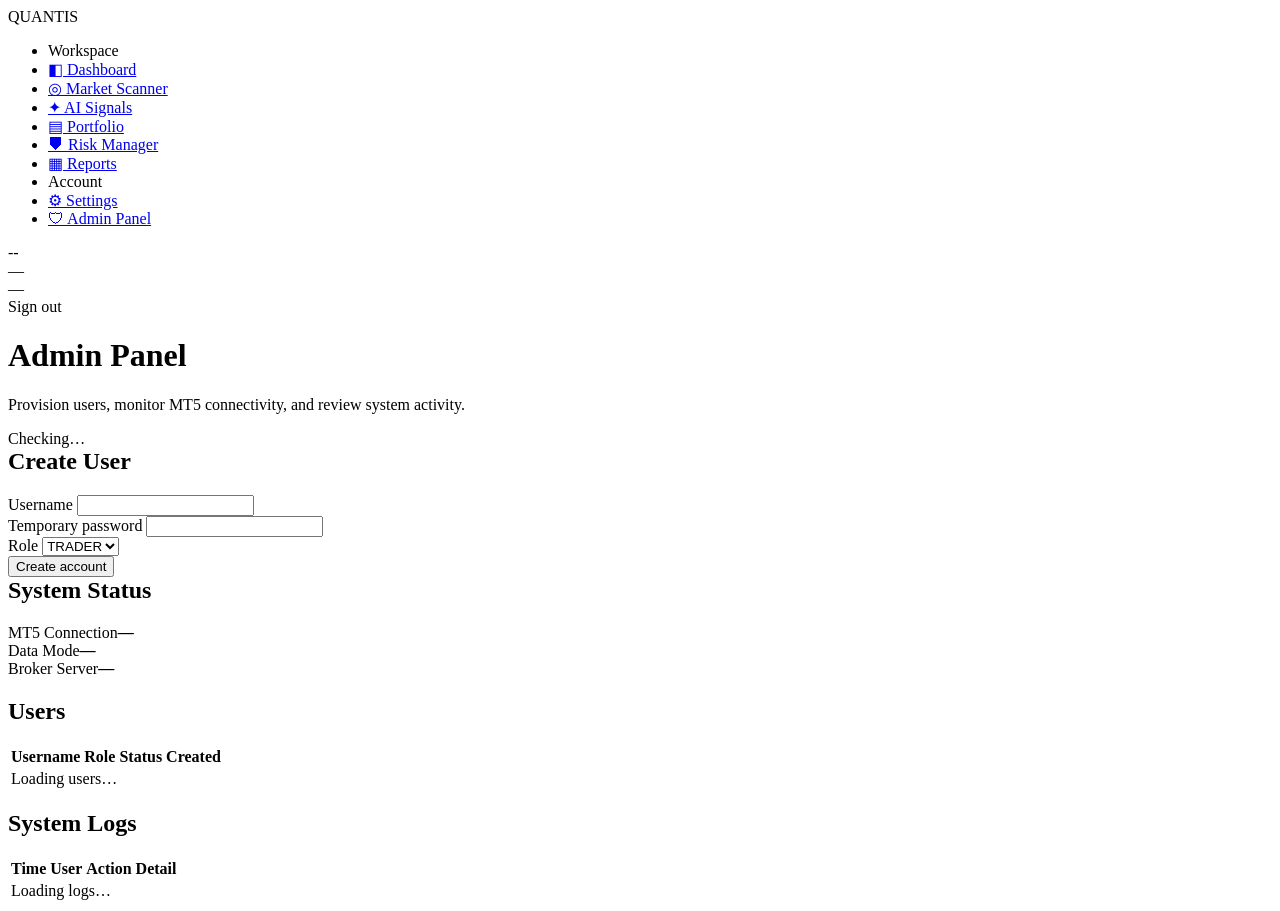
==== admin.html @ 5a0a0c22 "Add files via upload" ====
<!DOCTYPE html>
<html lang="en">
<head>
<meta charset="UTF-8">
<meta name="viewport" content="width=device-width, initial-scale=1.0">
<title>Admin Panel · AI Trading Command Center</title>
<link rel="stylesheet" href="/css/style.css">
</head>
<body>

<div class="app-shell">

  <aside class="sidebar">
    <div class="brand-mark">
      <span class="brand-dot"></span>
      <span class="brand-name">QUANTIS</span>
    </div>

    <ul class="nav-group">
      <li class="nav-label">Workspace</li>
      <li><a class="nav-link" data-page="dashboard" href="/dashboard.html"><span class="ic">◧</span> Dashboard</a></li>
      <li><a class="nav-link" data-page="scanner" href="/dashboard.html#scanner"><span class="ic">◎</span> Market Scanner</a></li>
      <li><a class="nav-link" data-page="signals" href="/dashboard.html#signals"><span class="ic">✦</span> AI Signals</a></li>
      <li><a class="nav-link" data-page="portfolio" href="/dashboard.html#portfolio"><span class="ic">▤</span> Portfolio</a></li>
      <li><a class="nav-link" data-page="risk" href="/dashboard.html#risk"><span class="ic">⛊</span> Risk Manager</a></li>
      <li><a class="nav-link" data-page="reports" href="/dashboard.html#reports"><span class="ic">▦</span> Reports</a></li>

      <li class="nav-label">Account</li>
      <li><a class="nav-link" data-page="profile" href="/profile.html"><span class="ic">⚙</span> Settings</a></li>
      <li data-role="ADMIN"><a class="nav-link" data-page="admin" href="/admin.html"><span class="ic">🛡</span> Admin Panel</a></li>
    </ul>

    <div class="sidebar-footer">
      <div class="side-user">
        <div class="avatar" id="side-avatar">--</div>
        <div class="side-user-meta">
          <div class="side-user-name" id="side-username">—</div>
          <div class="side-user-role" id="side-role">—</div>
        </div>
      </div>
      <div class="logout-link" id="logout-link">Sign out</div>
    </div>
  </aside>

  <main class="main">
    <div class="topbar">
      <div>
        <h1>Admin Panel</h1>
        <p class="muted">Provision users, monitor MT5 connectivity, and review system activity.</p>
      </div>
      <div class="status-pill" id="mt5-pill">
        <span class="status-dot off" id="mt5-dot"></span>
        <span id="mt5-text">Checking…</span>
      </div>
    </div>

    <div class="grid-2">
      <section class="card">
        <h2 style="margin-top:0">Create User</h2>
        <form id="create-user-form">
          <div class="form-row">
            <label for="new-username">Username</label>
            <input type="text" id="new-username" required>
          </div>
          <div class="form-row">
            <label for="new-password">Temporary password</label>
            <input type="password" id="new-password" required minlength="6">
          </div>
          <div class="form-row">
            <label for="new-role">Role</label>
            <select id="new-role">
              <option value="TRADER">TRADER</option>
              <option value="VIEWER">VIEWER</option>
              <option value="ADMIN">ADMIN</option>
            </select>
          </div>
          <button type="submit" class="btn btn-primary" id="create-user-btn">Create account</button>
        </form>
      </section>

      <section class="card">
        <h2 style="margin-top:0">System Status</h2>
        <div class="opp-row"><span class="muted">MT5 Connection</span><strong id="mt5-conn-status">—</strong></div>
        <div class="opp-row"><span class="muted">Data Mode</span><strong id="mt5-mode">—</strong></div>
        <div class="opp-row"><span class="muted">Broker Server</span><strong id="mt5-server">—</strong></div>
      </section>
    </div>

    <div class="section-title"><h2>Users</h2></div>
    <section class="card">
      <table>
        <thead><tr><th>Username</th><th>Role</th><th>Status</th><th>Created</th><th></th></tr></thead>
        <tbody id="users-body"><tr><td colspan="5" class="empty-state">Loading users…</td></tr></tbody>
      </table>
    </section>

    <div class="section-title"><h2>System Logs</h2></div>
    <section class="card">
      <table>
        <thead><tr><th>Time</th><th>User</th><th>Action</th><th>Detail</th></tr></thead>
        <tbody id="logs-body"><tr><td colspan="4" class="empty-state">Loading logs…</td></tr></tbody>
      </table>
    </section>
  </main>
</div>

<script src="/js/api.js"></script>
<script src="/js/shared.js"></script>
<script>
document.addEventListener("DOMContentLoaded", async () => {
  const user = await initShell("admin");
  if (!user) return;

  if (user.role !== "ADMIN") {
    document.querySelector(".main").innerHTML = `
      <div class="card" style="max-width:480px">
        <h2>Access restricted</h2>
        <p class="muted">This page is available to ADMIN accounts only.</p>
      </div>`;
    return;
  }

  await Promise.all([loadStatus(), loadUsers(), loadLogs()]);

  document.getElementById("create-user-form").addEventListener("submit", async (e) => {
    e.preventDefault();
    const btn = document.getElementById("create-user-btn");
    btn.disabled = true;
    btn.textContent = "Creating…";
    try {
      await api.createUser({
        username: document.getElementById("new-username").value.trim(),
        password: document.getElementById("new-password").value,
        role: document.getElementById("new-role").value,
      });
      showToast("User created", "success");
      document.getElementById("create-user-form").reset();
      await loadUsers();
    } catch (err) {
      showToast(err.message, "error");
    } finally {
      btn.disabled = false;
      btn.textContent = "Create account";
    }
  });
});

async function loadStatus() {
  try {
    const status = await api.mt5Status();
    const dot = document.getElementById("mt5-dot");
    const text = document.getElementById("mt5-text");
    dot.classList.toggle("on", status.connected);
    dot.classList.toggle("off", !status.connected);
    text.textContent = status.connected ? "MT5 Connected" : "MT5 Disconnected";

    document.getElementById("mt5-conn-status").textContent = status.connected ? "Connected" : "Disconnected";
    document.getElementById("mt5-mode").textContent = status.mock_mode ? "Mock / Simulation" : "Live";
    document.getElementById("mt5-server").textContent = status.server;
  } catch (err) {
    showToast(err.message, "error");
  }
}

async function loadUsers() {
  const body = document.getElementById("users-body");
  try {
    const users = await api.listUsers();
    if (!users.length) {
      body.innerHTML = `<tr><td colspan="5" class="empty-state">No users yet.</td></tr>`;
      return;
    }
    body.innerHTML = users.map((u) => `
      <tr>
        <td><strong>${u.username}</strong></td>
        <td><span class="tag ${u.role}">${u.role}</span></td>
        <td>${u.is_active ? "🟢 Active" : "⚪ Disabled"}</td>
        <td class="muted">${u.created_at}</td>
        <td style="display:flex;gap:8px">
          ${u.is_active
            ? `<button class="btn btn-ghost" data-disable="${u.id}">Disable</button>`
            : `<button class="btn btn-ghost" data-enable="${u.id}">Enable</button>`}
          <button class="btn btn-danger" data-delete="${u.id}">Delete</button>
        </td>
      </tr>
    `).join("");

    body.querySelectorAll("[data-disable]").forEach((b) => b.addEventListener("click", () => toggleUser(b.dataset.disable, "disable")));
    body.querySelectorAll("[data-enable]").forEach((b) => b.addEventListener("click", () => toggleUser(b.dataset.enable, "enable")));
    body.querySelectorAll("[data-delete]").forEach((b) => b.addEventListener("click", () => deleteUser(b.dataset.delete)));
  } catch (err) {
    body.innerHTML = `<tr><td colspan="5" class="empty-state">Failed to load users.</td></tr>`;
  }
}

async function toggleUser(id, action) {
  try {
    if (action === "disable") await api.disableUser(id); else await api.enableUser(id);
    showToast(`User ${action}d`, "success");
    await loadUsers();
  } catch (err) {
    showToast(err.message, "error");
  }
}

async function deleteUser(id) {
  if (!confirm("Permanently delete this user? This cannot be undone.")) return;
  try {
    await api.deleteUser(id);
    showToast("User deleted", "success");
    await loadUsers();
  } catch (err) {
    showToast(err.message, "error");
  }
}

async function loadLogs() {
  const body = document.getElementById("logs-body");
  try {
    const logs = await api.logs(50);
    if (!logs.length) {
      body.innerHTML = `<tr><td colspan="4" class="empty-state">No activity yet.</td></tr>`;
      return;
    }
    body.innerHTML = logs.map((l) => `
      <tr>
        <td class="muted">${l.timestamp}</td>
        <td>${l.username || "system"}</td>
        <td><strong>${l.action}</strong></td>
        <td class="muted">${l.detail || ""}</td>
      </tr>
    `).join("");
  } catch (err) {
    body.innerHTML = `<tr><td colspan="4" class="empty-state">Failed to load logs.</td></tr>`;
  }
}
</script>
</body>
</html>
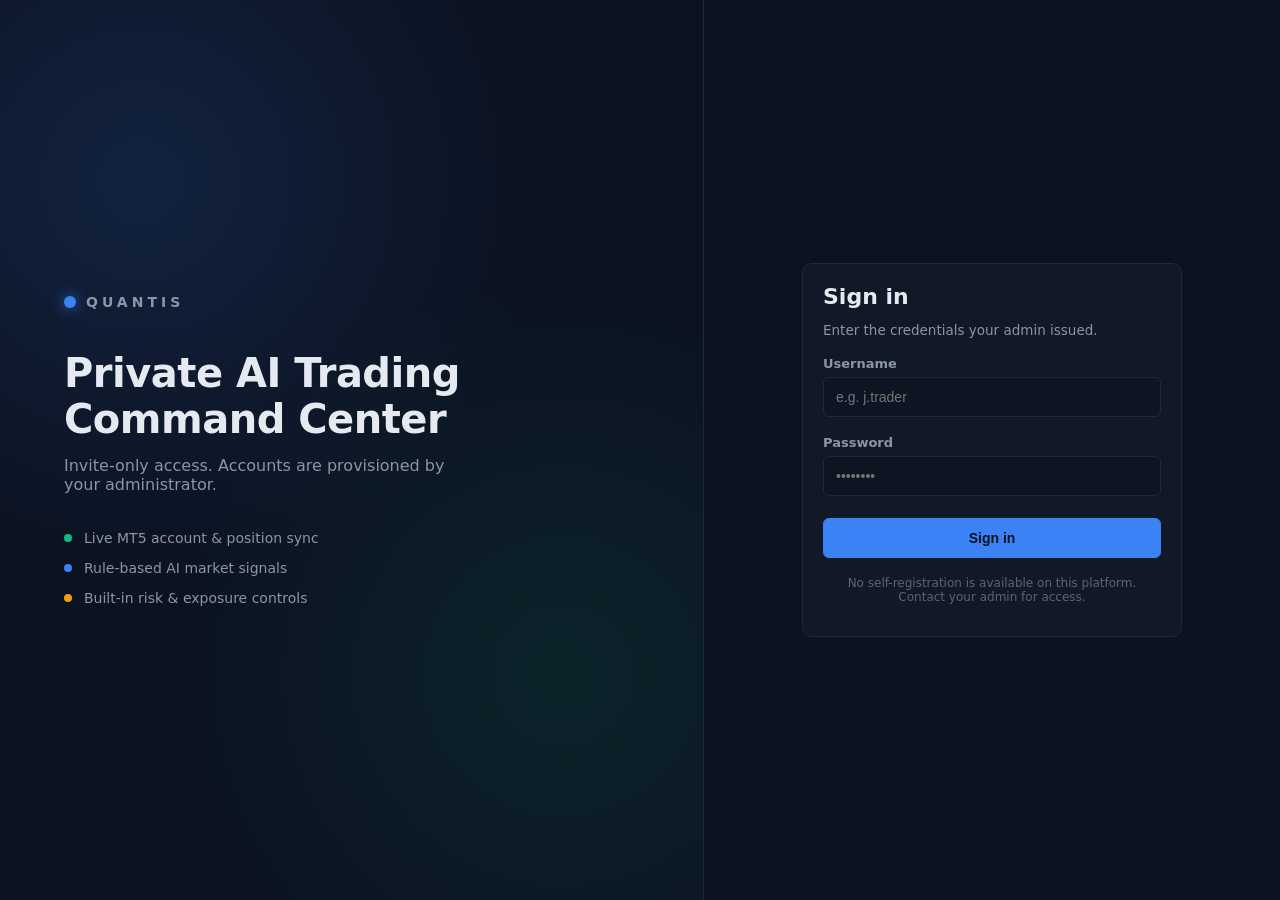
==== commit 36e59617: "Fix paths for CSS and JS files in admin.html Updated stylesheet and script links to remove leading s" ====
--- a/admin.html
+++ b/admin.html
@@ -4,7 +4,7 @@
 <meta charset="UTF-8">
 <meta name="viewport" content="width=device-width, initial-scale=1.0">
 <title>Admin Panel · AI Trading Command Center</title>
-<link rel="stylesheet" href="/css/style.css">
+<link rel="stylesheet" href="style.css">
 </head>
 <body>
 
@@ -104,8 +104,8 @@
   </main>
 </div>
 
-<script src="/js/api.js"></script>
-<script src="/js/shared.js"></script>
+<script src="api.js"></script>
+<script src="shared.js"></script>
 <script>
 document.addEventListener("DOMContentLoaded", async () => {
   const user = await initShell("admin");
--- a/style.css
+++ b/style.css
@@ -0,0 +1,307 @@
+/* ==========================================================================
+   Private AI MT5 Trading Intelligence Dashboard — core stylesheet
+   Theme tokens per spec: bg #0B1220, card #111827, blue #3B82F6,
+   green #10B981, orange #F59E0B, red #EF4444
+   ========================================================================== */
+
+:root {
+  --bg: #0B1220;
+  --card: #111827;
+  --card-border: #1F2937;
+  --blue: #3B82F6;
+  --green: #10B981;
+  --orange: #F59E0B;
+  --red: #EF4444;
+
+  --text-primary: #E5E9F0;
+  --text-secondary: #8B95A7;
+  --text-muted: #5B6478;
+
+  --sidebar-w: 240px;
+  --radius: 10px;
+  --radius-sm: 6px;
+
+  --font-display: 'Segoe UI', 'Inter', system-ui, sans-serif;
+  --font-mono: 'SFMono-Regular', 'Consolas', 'Menlo', monospace;
+}
+
+* { box-sizing: border-box; }
+
+html, body {
+  margin: 0;
+  padding: 0;
+  background: var(--bg);
+  color: var(--text-primary);
+  font-family: var(--font-display);
+  -webkit-font-smoothing: antialiased;
+}
+
+a { color: inherit; text-decoration: none; }
+
+::selection { background: rgba(59, 130, 246, 0.35); }
+
+/* ---------- Buttons ---------- */
+.btn {
+  display: inline-flex;
+  align-items: center;
+  justify-content: center;
+  gap: 8px;
+  border: 1px solid var(--card-border);
+  background: #161F31;
+  color: var(--text-primary);
+  padding: 11px 18px;
+  border-radius: var(--radius-sm);
+  font-size: 14px;
+  font-weight: 600;
+  cursor: pointer;
+  transition: transform .08s ease, border-color .15s ease, background .15s ease;
+}
+.btn:hover { border-color: #2A3648; background: #1B2536; }
+.btn:active { transform: scale(0.98); }
+.btn:disabled { opacity: 0.5; cursor: not-allowed; }
+.btn-block { width: 100%; }
+
+.btn-primary { background: var(--blue); border-color: var(--blue); color: #0B1220; }
+.btn-primary:hover { background: #2f6fe0; border-color: #2f6fe0; }
+
+.btn-success { background: var(--green); border-color: var(--green); color: #06231A; }
+.btn-success:hover { background: #0ea371; }
+
+.btn-danger { background: transparent; border-color: var(--red); color: var(--red); }
+.btn-danger:hover { background: rgba(239, 68, 68, 0.1); }
+
+.btn-warning { background: transparent; border-color: var(--orange); color: var(--orange); }
+.btn-warning:hover { background: rgba(245, 158, 11, 0.1); }
+
+.btn-ghost { background: transparent; border-color: var(--card-border); }
+
+/* ---------- Cards ---------- */
+.card {
+  background: var(--card);
+  border: 1px solid var(--card-border);
+  border-radius: var(--radius);
+  padding: 20px;
+}
+
+.muted { color: var(--text-secondary); font-size: 13.5px; }
+
+/* ==========================================================================
+   AUTH PAGE
+   ========================================================================== */
+.auth-body {
+  min-height: 100vh;
+  display: flex;
+}
+
+.auth-shell {
+  display: grid;
+  grid-template-columns: 1.1fr 0.9fr;
+  width: 100%;
+  min-height: 100vh;
+}
+
+.auth-brand {
+  padding: 64px;
+  display: flex;
+  flex-direction: column;
+  justify-content: center;
+  background:
+    radial-gradient(circle at 20% 20%, rgba(59,130,246,0.14), transparent 45%),
+    radial-gradient(circle at 80% 75%, rgba(16,185,129,0.10), transparent 45%),
+    var(--bg);
+  border-right: 1px solid var(--card-border);
+}
+
+.brand-mark { display: flex; align-items: center; gap: 10px; margin-bottom: 40px; }
+.brand-dot {
+  width: 12px; height: 12px; border-radius: 50%;
+  background: var(--blue);
+  box-shadow: 0 0 14px rgba(59,130,246,0.8);
+}
+.brand-name { letter-spacing: 4px; font-weight: 700; font-size: 14px; color: var(--text-secondary); }
+
+.auth-brand h1 { font-size: 40px; line-height: 1.15; margin: 0 0 14px; letter-spacing: -0.5px; }
+.brand-sub { color: var(--text-secondary); max-width: 420px; margin: 0 0 36px; }
+
+.brand-points { list-style: none; padding: 0; margin: 0; display: flex; flex-direction: column; gap: 14px; }
+.brand-points li { display: flex; align-items: center; gap: 12px; color: var(--text-secondary); font-size: 14px; }
+.pt { width: 8px; height: 8px; border-radius: 50%; flex-shrink: 0; }
+.pt.green { background: var(--green); }
+.pt.blue { background: var(--blue); }
+.pt.orange { background: var(--orange); }
+
+.auth-panel { display: flex; align-items: center; justify-content: center; padding: 40px; }
+.auth-card { width: 100%; max-width: 380px; }
+.auth-card h2 { margin: 0 0 6px; font-size: 22px; }
+.auth-card label { display: block; margin: 18px 0 6px; font-size: 13px; color: var(--text-secondary); font-weight: 600; }
+.auth-card input {
+  width: 100%; padding: 11px 12px; border-radius: var(--radius-sm);
+  border: 1px solid var(--card-border); background: #0D1523; color: var(--text-primary); font-size: 14px;
+}
+.auth-card input:focus { outline: none; border-color: var(--blue); }
+.auth-card .btn { margin-top: 22px; }
+.form-error {
+  margin-top: 14px; padding: 10px 12px; border-radius: var(--radius-sm);
+  background: rgba(239,68,68,0.1); border: 1px solid rgba(239,68,68,0.3); color: var(--red); font-size: 13px;
+}
+.fine-print { margin-top: 18px; font-size: 12px; color: var(--text-muted); text-align: center; }
+
+@media (max-width: 860px) {
+  .auth-shell { grid-template-columns: 1fr; }
+  .auth-brand { display: none; }
+}
+
+/* ==========================================================================
+   APP SHELL (dashboard / profile / admin)
+   ========================================================================== */
+.app-shell {
+  display: grid;
+  grid-template-columns: var(--sidebar-w) 1fr;
+  min-height: 100vh;
+}
+
+/* ---------- Sidebar ---------- */
+.sidebar {
+  background: #0D1523;
+  border-right: 1px solid var(--card-border);
+  padding: 22px 14px;
+  display: flex;
+  flex-direction: column;
+  position: sticky;
+  top: 0;
+  height: 100vh;
+}
+
+.sidebar .brand-mark { padding: 0 8px; margin-bottom: 30px; }
+
+.nav-group { list-style: none; margin: 0; padding: 0; display: flex; flex-direction: column; gap: 2px; }
+.nav-group .nav-label {
+  font-size: 11px; letter-spacing: 1px; text-transform: uppercase;
+  color: var(--text-muted); padding: 16px 12px 8px;
+}
+
+.nav-link {
+  display: flex; align-items: center; gap: 12px;
+  padding: 10px 12px; border-radius: var(--radius-sm);
+  color: var(--text-secondary); font-size: 14px; font-weight: 500;
+  cursor: pointer; border: 1px solid transparent;
+}
+.nav-link .ic { width: 18px; text-align: center; font-size: 15px; opacity: .85; }
+.nav-link:hover { background: #161F31; color: var(--text-primary); }
+.nav-link.active { background: rgba(59,130,246,0.12); border-color: rgba(59,130,246,0.35); color: var(--text-primary); }
+
+.sidebar-footer { margin-top: auto; padding-top: 16px; border-top: 1px solid var(--card-border); }
+.side-user { display: flex; align-items: center; gap: 10px; padding: 8px 10px; }
+.avatar {
+  width: 32px; height: 32px; border-radius: 50%; background: var(--blue);
+  display: flex; align-items: center; justify-content: center; font-weight: 700; font-size: 13px; color: #06101F;
+  flex-shrink: 0;
+}
+.side-user-meta { line-height: 1.25; overflow: hidden; }
+.side-user-name { font-size: 13.5px; font-weight: 600; white-space: nowrap; overflow: hidden; text-overflow: ellipsis; }
+.side-user-role { font-size: 11.5px; color: var(--text-muted); }
+.logout-link { display: block; margin-top: 10px; font-size: 12.5px; color: var(--text-muted); padding: 4px 10px; cursor: pointer; }
+.logout-link:hover { color: var(--red); }
+
+/* ---------- Main content ---------- */
+.main {
+  padding: 26px 32px 60px;
+  max-width: 1400px;
+}
+
+.topbar { display: flex; align-items: center; justify-content: space-between; margin-bottom: 24px; }
+.topbar h1 { margin: 0; font-size: 22px; }
+.topbar .muted { margin-top: 2px; }
+
+.status-pill {
+  display: inline-flex; align-items: center; gap: 7px;
+  padding: 6px 12px; border-radius: 999px; font-size: 12.5px; font-weight: 600;
+  border: 1px solid var(--card-border); background: #0D1523;
+}
+.status-dot { width: 7px; height: 7px; border-radius: 50%; }
+.status-dot.on { background: var(--green); box-shadow: 0 0 8px rgba(16,185,129,.8); }
+.status-dot.off { background: var(--red); }
+
+/* ---------- Stat cards ---------- */
+.stat-grid {
+  display: grid;
+  grid-template-columns: repeat(4, 1fr);
+  gap: 16px;
+  margin-bottom: 24px;
+}
+.stat-card { display: flex; flex-direction: column; gap: 6px; }
+.stat-label { font-size: 12.5px; color: var(--text-secondary); font-weight: 600; text-transform: uppercase; letter-spacing: .4px; }
+.stat-value { font-size: 26px; font-weight: 700; font-family: var(--font-mono); }
+.stat-sub { font-size: 12.5px; }
+.up { color: var(--green); }
+.down { color: var(--red); }
+
+/* ---------- Sections ---------- */
+.section-title { display: flex; align-items: center; justify-content: space-between; margin: 30px 0 14px; }
+.section-title h2 { margin: 0; font-size: 16px; }
+
+.grid-2 { display: grid; grid-template-columns: 1.3fr 1fr; gap: 18px; }
+
+/* ---------- AI control center ---------- */
+.control-center { display: flex; flex-wrap: wrap; gap: 12px; }
+.control-center .btn { flex: 1 1 200px; padding: 14px; font-size: 13.5px; letter-spacing: .3px; }
+
+/* ---------- Opportunity / signal rows ---------- */
+.opp-row {
+  display: flex; align-items: center; justify-content: space-between;
+  padding: 12px 4px; border-bottom: 1px solid var(--card-border);
+}
+.opp-row:last-child { border-bottom: none; }
+.opp-symbol { display: flex; align-items: center; gap: 10px; font-weight: 600; }
+.opp-dir { font-size: 11px; font-weight: 700; padding: 3px 8px; border-radius: 4px; letter-spacing: .4px; }
+.opp-dir.BUY { background: rgba(16,185,129,0.15); color: var(--green); }
+.opp-dir.SELL { background: rgba(239,68,68,0.15); color: var(--red); }
+.opp-dir.HOLD { background: rgba(245,158,11,0.15); color: var(--orange); }
+
+.confidence-bar-track { width: 120px; height: 6px; border-radius: 3px; background: #1F2937; overflow: hidden; }
+.confidence-bar-fill { height: 100%; background: linear-gradient(90deg, var(--blue), var(--green)); }
+.confidence-pct { font-family: var(--font-mono); font-size: 13px; width: 42px; text-align: right; }
+
+/* ---------- Tables ---------- */
+table { width: 100%; border-collapse: collapse; font-size: 13.5px; }
+th { text-align: left; color: var(--text-secondary); font-weight: 600; font-size: 12px; text-transform: uppercase; letter-spacing: .4px; padding: 10px 8px; border-bottom: 1px solid var(--card-border); }
+td { padding: 12px 8px; border-bottom: 1px solid var(--card-border); }
+tr:last-child td { border-bottom: none; }
+.tag { font-size: 11px; font-weight: 700; padding: 3px 8px; border-radius: 4px; }
+.tag.LOW { background: rgba(16,185,129,0.15); color: var(--green); }
+.tag.MEDIUM { background: rgba(245,158,11,0.15); color: var(--orange); }
+.tag.HIGH { background: rgba(239,68,68,0.15); color: var(--red); }
+.tag.ADMIN { background: rgba(59,130,246,0.15); color: var(--blue); }
+.tag.TRADER { background: rgba(16,185,129,0.15); color: var(--green); }
+.tag.VIEWER { background: rgba(139,149,167,0.15); color: var(--text-secondary); }
+
+.empty-state { padding: 30px 10px; text-align: center; color: var(--text-muted); font-size: 13.5px; }
+
+/* ---------- Forms (settings / admin) ---------- */
+.form-row { display: flex; flex-direction: column; gap: 6px; margin-bottom: 16px; }
+.form-row label { font-size: 13px; color: var(--text-secondary); font-weight: 600; }
+.form-row input, .form-row select {
+  padding: 10px 12px; border-radius: var(--radius-sm); border: 1px solid var(--card-border);
+  background: #0D1523; color: var(--text-primary); font-size: 14px;
+}
+.form-row input:focus, .form-row select:focus { outline: none; border-color: var(--blue); }
+.form-inline { display: flex; gap: 12px; align-items: flex-end; flex-wrap: wrap; }
+
+.toast {
+  position: fixed; bottom: 24px; right: 24px; z-index: 50;
+  background: var(--card); border: 1px solid var(--card-border); border-left: 3px solid var(--blue);
+  padding: 12px 16px; border-radius: var(--radius-sm); font-size: 13.5px; max-width: 320px;
+  box-shadow: 0 10px 30px rgba(0,0,0,.4);
+}
+.toast.success { border-left-color: var(--green); }
+.toast.error { border-left-color: var(--red); }
+
+@media (max-width: 1100px) {
+  .stat-grid { grid-template-columns: repeat(2, 1fr); }
+  .grid-2 { grid-template-columns: 1fr; }
+}
+@media (max-width: 760px) {
+  .app-shell { grid-template-columns: 1fr; }
+  .sidebar { display: none; }
+  .stat-grid { grid-template-columns: 1fr; }
+}
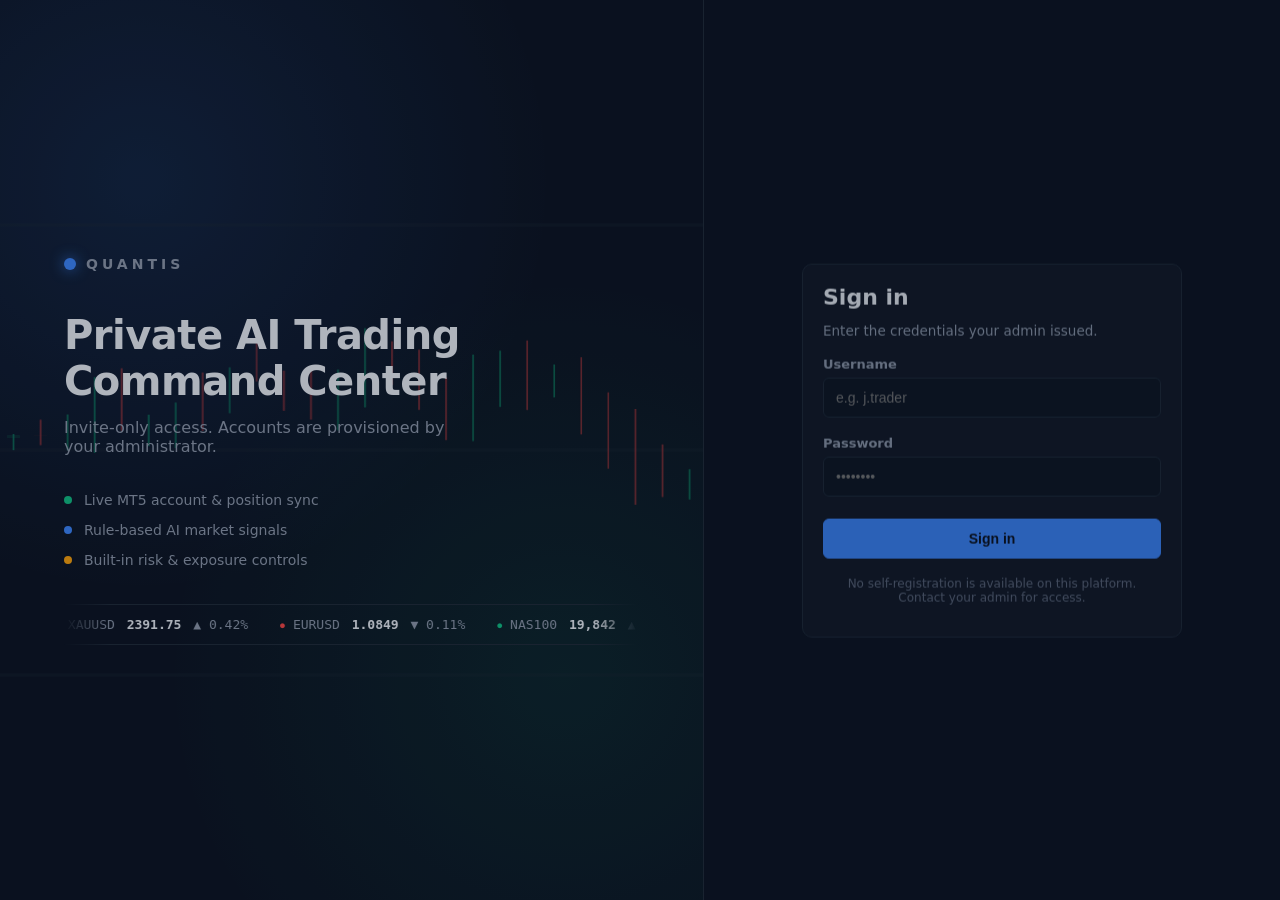
==== commit c4e98b29: "Add files via upload" ====
--- a/admin.html
+++ b/admin.html
@@ -18,16 +18,16 @@
 
     <ul class="nav-group">
       <li class="nav-label">Workspace</li>
-      <li><a class="nav-link" data-page="dashboard" href="/dashboard.html"><span class="ic">◧</span> Dashboard</a></li>
-      <li><a class="nav-link" data-page="scanner" href="/dashboard.html#scanner"><span class="ic">◎</span> Market Scanner</a></li>
-      <li><a class="nav-link" data-page="signals" href="/dashboard.html#signals"><span class="ic">✦</span> AI Signals</a></li>
-      <li><a class="nav-link" data-page="portfolio" href="/dashboard.html#portfolio"><span class="ic">▤</span> Portfolio</a></li>
-      <li><a class="nav-link" data-page="risk" href="/dashboard.html#risk"><span class="ic">⛊</span> Risk Manager</a></li>
-      <li><a class="nav-link" data-page="reports" href="/dashboard.html#reports"><span class="ic">▦</span> Reports</a></li>
+      <li><a class="nav-link" data-page="dashboard" href="dashboard.html"><span class="ic">◧</span> Dashboard</a></li>
+      <li><a class="nav-link" data-page="scanner" href="dashboard.html#scanner"><span class="ic">◎</span> Market Scanner</a></li>
+      <li><a class="nav-link" data-page="signals" href="dashboard.html#signals"><span class="ic">✦</span> AI Signals</a></li>
+      <li><a class="nav-link" data-page="portfolio" href="dashboard.html#portfolio"><span class="ic">▤</span> Portfolio</a></li>
+      <li><a class="nav-link" data-page="risk" href="dashboard.html#risk"><span class="ic">⛊</span> Risk Manager</a></li>
+      <li><a class="nav-link" data-page="reports" href="dashboard.html#reports"><span class="ic">▦</span> Reports</a></li>
 
       <li class="nav-label">Account</li>
-      <li><a class="nav-link" data-page="profile" href="/profile.html"><span class="ic">⚙</span> Settings</a></li>
-      <li data-role="ADMIN"><a class="nav-link" data-page="admin" href="/admin.html"><span class="ic">🛡</span> Admin Panel</a></li>
+      <li><a class="nav-link" data-page="profile" href="profile.html"><span class="ic">⚙</span> Settings</a></li>
+      <li data-role="ADMIN"><a class="nav-link" data-page="admin" href="admin.html"><span class="ic">🛡</span> Admin Panel</a></li>
     </ul>
 
     <div class="sidebar-footer">
@@ -104,7 +104,8 @@
   </main>
 </div>
 
-<script src="api.js"></script>
+<script src="config.js"></script>
+  <script src="api.js"></script>
 <script src="shared.js"></script>
 <script>
 document.addEventListener("DOMContentLoaded", async () => {
--- a/style.css
+++ b/style.css
@@ -305,3 +305,130 @@
   .sidebar { display: none; }
   .stat-grid { grid-template-columns: 1fr; }
 }
+
+/* ==========================================================================
+   LIVELY EXTRAS — animated candlestick hero, ticker tape, transitions
+   (added: no external images, everything drawn in SVG/CSS to avoid any
+   copyright/licensing risk when this repo goes public on GitHub Pages)
+   ========================================================================== */
+
+/* ---------- Candlestick hero (login page) ---------- */
+.candle-field {
+  position: absolute;
+  inset: 0;
+  overflow: hidden;
+  opacity: 0.55;
+  pointer-events: none;
+}
+.candle-svg { width: 100%; height: 100%; display: block; }
+.grid-line { stroke: var(--card-border); stroke-width: 1; opacity: 0.5; }
+.price-line {
+  fill: none;
+  stroke: var(--blue);
+  stroke-width: 2;
+  stroke-linecap: round;
+  stroke-linejoin: round;
+  filter: drop-shadow(0 0 6px rgba(59,130,246,0.55));
+  stroke-dasharray: 1400;
+  stroke-dashoffset: 1400;
+  animation: draw-line 3.2s ease-out forwards;
+}
+@keyframes draw-line {
+  to { stroke-dashoffset: 0; }
+}
+.candle-rect {
+  animation: candle-rise 0.5s ease-out backwards;
+}
+@keyframes candle-rise {
+  from { transform: scaleY(0); opacity: 0; }
+  to   { transform: scaleY(1); opacity: 1; }
+}
+
+.auth-brand { position: relative; overflow: hidden; }
+.auth-brand > *:not(.candle-field) { position: relative; z-index: 1; }
+
+/* ---------- Ticker tape ---------- */
+.ticker-tape {
+  margin-top: 36px;
+  overflow: hidden;
+  border-top: 1px solid var(--card-border);
+  border-bottom: 1px solid var(--card-border);
+  padding: 12px 0;
+  mask-image: linear-gradient(90deg, transparent, black 8%, black 92%, transparent);
+  -webkit-mask-image: linear-gradient(90deg, transparent, black 8%, black 92%, transparent);
+}
+.ticker-track {
+  display: flex;
+  gap: 32px;
+  width: max-content;
+  animation: ticker-scroll 22s linear infinite;
+}
+.ticker-item { font-family: var(--font-mono); font-size: 13px; color: var(--text-secondary); white-space: nowrap; }
+.ticker-item b { color: var(--text-primary); font-weight: 700; margin: 0 4px; }
+.ticker-item.up::before { content: "●"; color: var(--green); margin-right: 8px; font-size: 8px; vertical-align: middle; }
+.ticker-item.down::before { content: "●"; color: var(--red); margin-right: 8px; font-size: 8px; vertical-align: middle; }
+@keyframes ticker-scroll {
+  from { transform: translateX(0); }
+  to   { transform: translateX(-50%); }
+}
+
+/* ---------- Global page-load + interaction transitions ---------- */
+body { animation: page-fade-in 0.4s ease both; }
+@keyframes page-fade-in {
+  from { opacity: 0; }
+  to   { opacity: 1; }
+}
+
+.auth-card, .card {
+  animation: card-rise 0.45s cubic-bezier(0.16, 1, 0.3, 1) both;
+}
+@keyframes card-rise {
+  from { opacity: 0; transform: translateY(10px); }
+  to   { opacity: 1; transform: translateY(0); }
+}
+.stat-grid .stat-card:nth-child(1) { animation-delay: 0.02s; }
+.stat-grid .stat-card:nth-child(2) { animation-delay: 0.08s; }
+.stat-grid .stat-card:nth-child(3) { animation-delay: 0.14s; }
+.stat-grid .stat-card:nth-child(4) { animation-delay: 0.20s; }
+
+.btn { transition: transform .08s ease, border-color .18s ease, background .18s ease, box-shadow .18s ease; }
+.btn-primary:hover { box-shadow: 0 6px 20px rgba(59,130,246,0.35); transform: translateY(-1px); }
+.btn-success:hover { box-shadow: 0 6px 20px rgba(16,185,129,0.35); transform: translateY(-1px); }
+.btn-warning:hover { box-shadow: 0 6px 20px rgba(245,158,11,0.20); transform: translateY(-1px); }
+.btn-danger:hover  { box-shadow: 0 6px 20px rgba(239,68,68,0.20); transform: translateY(-1px); }
+
+.nav-link { transition: background .15s ease, color .15s ease, border-color .15s ease, padding-left .15s ease; }
+.nav-link:hover { padding-left: 16px; }
+
+.opp-row { transition: background .15s ease; }
+.opp-row:hover { background: rgba(59,130,246,0.05); border-radius: 6px; }
+
+.confidence-bar-fill {
+  transition: width 0.6s cubic-bezier(0.16, 1, 0.3, 1);
+}
+
+tbody tr { transition: background .15s ease; }
+tbody tr:hover { background: rgba(255,255,255,0.02); }
+
+.status-dot.on { animation: pulse-dot 2s ease-in-out infinite; }
+@keyframes pulse-dot {
+  0%, 100% { box-shadow: 0 0 8px rgba(16,185,129,.8); }
+  50% { box-shadow: 0 0 14px rgba(16,185,129,1); }
+}
+
+input, select { transition: border-color .15s ease, box-shadow .15s ease; }
+input:focus, select:focus { box-shadow: 0 0 0 3px rgba(59,130,246,0.15); }
+
+.toast { animation: toast-in 0.25s cubic-bezier(0.16, 1, 0.3, 1) both; }
+@keyframes toast-in {
+  from { opacity: 0; transform: translateY(8px) scale(0.98); }
+  to   { opacity: 1; transform: translateY(0) scale(1); }
+}
+
+@media (prefers-reduced-motion: reduce) {
+  *, *::before, *::after {
+    animation-duration: 0.001ms !important;
+    animation-iteration-count: 1 !important;
+    transition-duration: 0.001ms !important;
+  }
+}
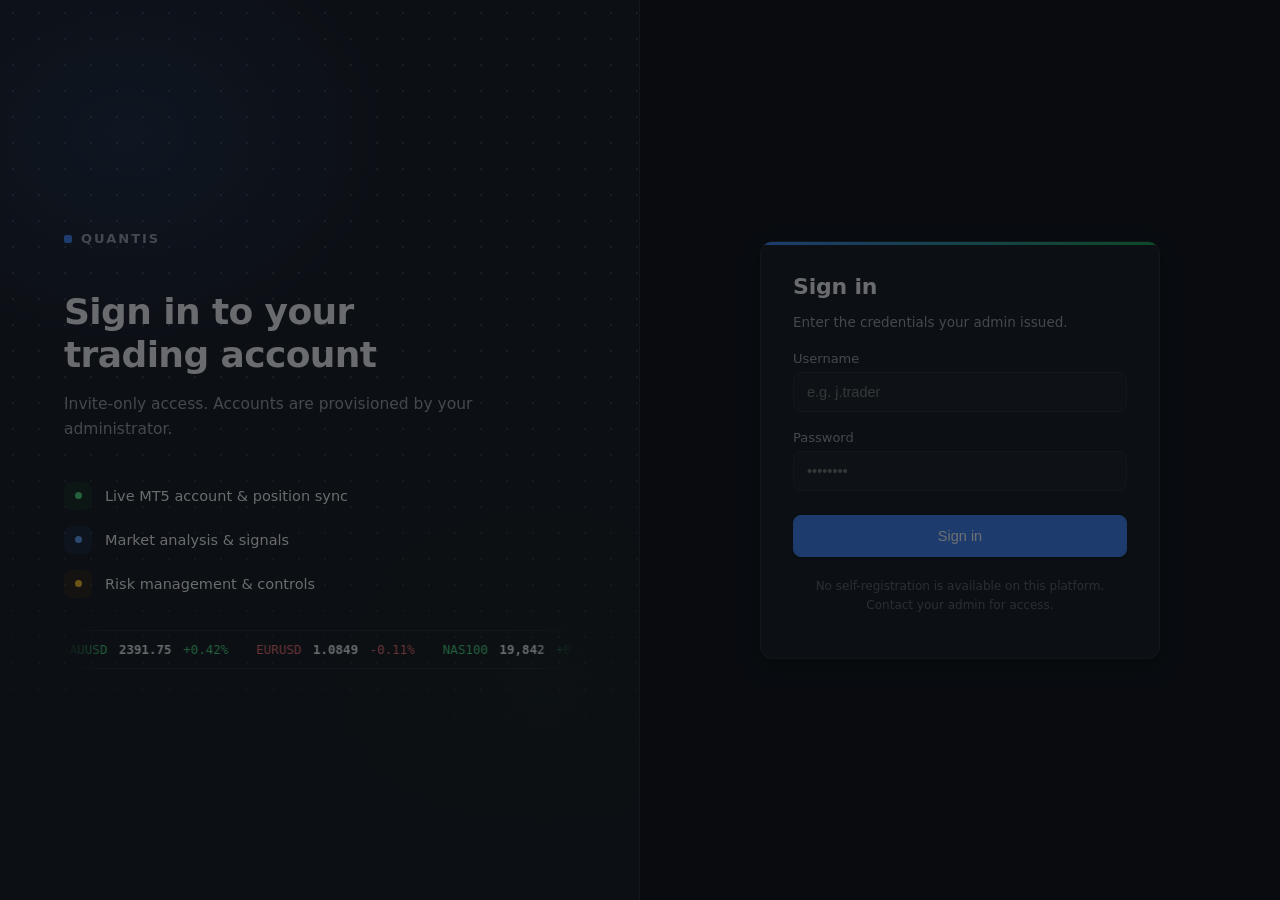
==== commit a7c8e35b: "Add files via upload" ====
--- a/admin.html
+++ b/admin.html
@@ -3,27 +3,26 @@
 <head>
 <meta charset="UTF-8">
 <meta name="viewport" content="width=device-width, initial-scale=1.0">
-<title>Admin Panel · AI Trading Command Center</title>
+<title>Admin Panel · QUANTIS</title>
 <link rel="stylesheet" href="style.css">
 </head>
 <body>
 
 <div class="app-shell">
-
   <aside class="sidebar">
-    <div class="brand-mark">
+    <a href="index.html" class="brand-mark" style="width:fit-content">
       <span class="brand-dot"></span>
       <span class="brand-name">QUANTIS</span>
-    </div>
+    </a>
 
     <ul class="nav-group">
       <li class="nav-label">Workspace</li>
-      <li><a class="nav-link" data-page="dashboard" href="dashboard.html"><span class="ic">◧</span> Dashboard</a></li>
-      <li><a class="nav-link" data-page="scanner" href="dashboard.html#scanner"><span class="ic">◎</span> Market Scanner</a></li>
-      <li><a class="nav-link" data-page="signals" href="dashboard.html#signals"><span class="ic">✦</span> AI Signals</a></li>
-      <li><a class="nav-link" data-page="portfolio" href="dashboard.html#portfolio"><span class="ic">▤</span> Portfolio</a></li>
-      <li><a class="nav-link" data-page="risk" href="dashboard.html#risk"><span class="ic">⛊</span> Risk Manager</a></li>
-      <li><a class="nav-link" data-page="reports" href="dashboard.html#reports"><span class="ic">▦</span> Reports</a></li>
+      <li><a class="nav-link" href="dashboard.html#overview"><span class="ic">◧</span> Dashboard</a></li>
+      <li><a class="nav-link" href="dashboard.html#scanner"><span class="ic">◎</span> Market Scanner</a></li>
+      <li><a class="nav-link" href="dashboard.html#signals"><span class="ic">✦</span> AI Signals</a></li>
+      <li><a class="nav-link" href="dashboard.html#portfolio"><span class="ic">▤</span> Portfolio</a></li>
+      <li><a class="nav-link" href="dashboard.html#risk"><span class="ic">⛊</span> Risk Manager</a></li>
+      <li><a class="nav-link" href="dashboard.html#reports"><span class="ic">▦</span> Reports</a></li>
 
       <li class="nav-label">Account</li>
       <li><a class="nav-link" data-page="profile" href="profile.html"><span class="ic">⚙</span> Settings</a></li>
@@ -88,24 +87,24 @@
 
     <div class="section-title"><h2>Users</h2></div>
     <section class="card">
-      <table>
+      <div class="table-scroll"><table>
         <thead><tr><th>Username</th><th>Role</th><th>Status</th><th>Created</th><th></th></tr></thead>
         <tbody id="users-body"><tr><td colspan="5" class="empty-state">Loading users…</td></tr></tbody>
-      </table>
+      </table></div>
     </section>
 
     <div class="section-title"><h2>System Logs</h2></div>
     <section class="card">
-      <table>
+      <div class="table-scroll"><table>
         <thead><tr><th>Time</th><th>User</th><th>Action</th><th>Detail</th></tr></thead>
         <tbody id="logs-body"><tr><td colspan="4" class="empty-state">Loading logs…</td></tr></tbody>
-      </table>
+      </table></div>
     </section>
   </main>
 </div>
 
 <script src="config.js"></script>
-  <script src="api.js"></script>
+<script src="api.js"></script>
 <script src="shared.js"></script>
 <script>
 document.addEventListener("DOMContentLoaded", async () => {
@@ -126,8 +125,7 @@
   document.getElementById("create-user-form").addEventListener("submit", async (e) => {
     e.preventDefault();
     const btn = document.getElementById("create-user-btn");
-    btn.disabled = true;
-    btn.textContent = "Creating…";
+    btn.disabled = true; btn.textContent = "Creating…";
     try {
       await api.createUser({
         username: document.getElementById("new-username").value.trim(),
@@ -137,12 +135,8 @@
       showToast("User created", "success");
       document.getElementById("create-user-form").reset();
       await loadUsers();
-    } catch (err) {
-      showToast(err.message, "error");
-    } finally {
-      btn.disabled = false;
-      btn.textContent = "Create account";
-    }
+    } catch (err) { showToast(err.message, "error"); }
+    finally { btn.disabled = false; btn.textContent = "Create account"; }
   });
 });
 
@@ -158,19 +152,14 @@
     document.getElementById("mt5-conn-status").textContent = status.connected ? "Connected" : "Disconnected";
     document.getElementById("mt5-mode").textContent = status.mock_mode ? "Mock / Simulation" : "Live";
     document.getElementById("mt5-server").textContent = status.server;
-  } catch (err) {
-    showToast(err.message, "error");
-  }
+  } catch (err) { showToast(err.message, "error"); }
 }
 
 async function loadUsers() {
   const body = document.getElementById("users-body");
   try {
     const users = await api.listUsers();
-    if (!users.length) {
-      body.innerHTML = `<tr><td colspan="5" class="empty-state">No users yet.</td></tr>`;
-      return;
-    }
+    if (!users.length) { body.innerHTML = `<tr><td colspan="5" class="empty-state">No users yet.</td></tr>`; return; }
     body.innerHTML = users.map((u) => `
       <tr>
         <td><strong>${u.username}</strong></td>
@@ -189,9 +178,7 @@
     body.querySelectorAll("[data-disable]").forEach((b) => b.addEventListener("click", () => toggleUser(b.dataset.disable, "disable")));
     body.querySelectorAll("[data-enable]").forEach((b) => b.addEventListener("click", () => toggleUser(b.dataset.enable, "enable")));
     body.querySelectorAll("[data-delete]").forEach((b) => b.addEventListener("click", () => deleteUser(b.dataset.delete)));
-  } catch (err) {
-    body.innerHTML = `<tr><td colspan="5" class="empty-state">Failed to load users.</td></tr>`;
-  }
+  } catch (_) { body.innerHTML = `<tr><td colspan="5" class="empty-state">Failed to load users.</td></tr>`; }
 }
 
 async function toggleUser(id, action) {
@@ -199,9 +186,7 @@
     if (action === "disable") await api.disableUser(id); else await api.enableUser(id);
     showToast(`User ${action}d`, "success");
     await loadUsers();
-  } catch (err) {
-    showToast(err.message, "error");
-  }
+  } catch (err) { showToast(err.message, "error"); }
 }
 
 async function deleteUser(id) {
@@ -210,19 +195,14 @@
     await api.deleteUser(id);
     showToast("User deleted", "success");
     await loadUsers();
-  } catch (err) {
-    showToast(err.message, "error");
-  }
+  } catch (err) { showToast(err.message, "error"); }
 }
 
 async function loadLogs() {
   const body = document.getElementById("logs-body");
   try {
     const logs = await api.logs(50);
-    if (!logs.length) {
-      body.innerHTML = `<tr><td colspan="4" class="empty-state">No activity yet.</td></tr>`;
-      return;
-    }
+    if (!logs.length) { body.innerHTML = `<tr><td colspan="4" class="empty-state">No activity yet.</td></tr>`; return; }
     body.innerHTML = logs.map((l) => `
       <tr>
         <td class="muted">${l.timestamp}</td>
@@ -231,9 +211,7 @@
         <td class="muted">${l.detail || ""}</td>
       </tr>
     `).join("");
-  } catch (err) {
-    body.innerHTML = `<tr><td colspan="4" class="empty-state">Failed to load logs.</td></tr>`;
-  }
+  } catch (_) { body.innerHTML = `<tr><td colspan="4" class="empty-state">Failed to load logs.</td></tr>`; }
 }
 </script>
 </body>
--- a/style.css
+++ b/style.css
@@ -1,28 +1,40 @@
 /* ==========================================================================
-   Private AI MT5 Trading Intelligence Dashboard — core stylesheet
-   Theme tokens per spec: bg #0B1220, card #111827, blue #3B82F6,
-   green #10B981, orange #F59E0B, red #EF4444
+   QUANTIS — v3 stylesheet
+   Design direction: calm, trust-first fintech (Stripe / Mercury / Robinhood),
+   not a sci-fi "AI command center." Flat surfaces, restrained color, real
+   whitespace, clear type hierarchy. Color is functional (gains/losses,
+   status) not decorative.
    ========================================================================== */
 
 :root {
-  --bg: #0B1220;
-  --card: #111827;
-  --card-border: #1F2937;
+  --bg: #0A0C10;
+  --surface: #121419;
+  --surface-raised: #181B22;
+  --border: #23272F;
+  --border-strong: #323844;
+
   --blue: #3B82F6;
-  --green: #10B981;
-  --orange: #F59E0B;
-  --red: #EF4444;
-
-  --text-primary: #E5E9F0;
-  --text-secondary: #8B95A7;
-  --text-muted: #5B6478;
+  --blue-tint: rgba(59,130,246,0.12);
+  --green: #16A34A;
+  --green-tint: rgba(22,163,74,0.12);
+  --red: #DC2626;
+  --red-tint: rgba(220,38,38,0.12);
+  --orange: #D97706;
+  --orange-tint: rgba(217,119,6,0.12);
+
+  --text-primary: #F5F6F8;
+  --text-secondary: #9AA0AD;
+  --text-muted: #5B6270;
 
   --sidebar-w: 240px;
-  --radius: 10px;
-  --radius-sm: 6px;
-
-  --font-display: 'Segoe UI', 'Inter', system-ui, sans-serif;
-  --font-mono: 'SFMono-Regular', 'Consolas', 'Menlo', monospace;
+  --radius: 12px;
+  --radius-sm: 8px;
+
+  --shadow-card: 0 1px 2px rgba(0,0,0,0.2), 0 8px 24px rgba(0,0,0,0.24);
+  --shadow-btn: 0 1px 2px rgba(0,0,0,0.3);
+
+  --font-display: -apple-system, 'Segoe UI', Inter, system-ui, sans-serif;
+  --font-mono: 'SFMono-Regular', Consolas, Menlo, monospace;
 }
 
 * { box-sizing: border-box; }
@@ -30,15 +42,18 @@
 html, body {
   margin: 0;
   padding: 0;
-  background: var(--bg);
   color: var(--text-primary);
   font-family: var(--font-display);
   -webkit-font-smoothing: antialiased;
+  background: var(--bg);
+  overflow-x: hidden;
+  width: 100%;
 }
 
 a { color: inherit; text-decoration: none; }
-
-::selection { background: rgba(59, 130, 246, 0.35); }
+::selection { background: rgba(59, 130, 246, 0.3); }
+h1, h2, h3 { letter-spacing: -0.2px; font-weight: 600; }
+p { line-height: 1.55; }
 
 /* ---------- Buttons ---------- */
 .btn {
@@ -46,105 +61,116 @@
   align-items: center;
   justify-content: center;
   gap: 8px;
-  border: 1px solid var(--card-border);
-  background: #161F31;
+  border: 1px solid var(--border-strong);
+  background: var(--surface-raised);
   color: var(--text-primary);
-  padding: 11px 18px;
+  padding: 10px 16px;
   border-radius: var(--radius-sm);
   font-size: 14px;
-  font-weight: 600;
+  font-weight: 500;
   cursor: pointer;
-  transition: transform .08s ease, border-color .15s ease, background .15s ease;
-}
-.btn:hover { border-color: #2A3648; background: #1B2536; }
-.btn:active { transform: scale(0.98); }
-.btn:disabled { opacity: 0.5; cursor: not-allowed; }
+  transition: background .12s ease, border-color .12s ease, transform .1s ease, box-shadow .12s ease;
+}
+.btn:hover { background: #1E222C; border-color: #3E4552; transform: translateY(-1px); }
+.btn:active { transform: translateY(0); }
+.btn:disabled { opacity: 0.45; cursor: not-allowed; transform: none; }
 .btn-block { width: 100%; }
 
-.btn-primary { background: var(--blue); border-color: var(--blue); color: #0B1220; }
-.btn-primary:hover { background: #2f6fe0; border-color: #2f6fe0; }
-
-.btn-success { background: var(--green); border-color: var(--green); color: #06231A; }
-.btn-success:hover { background: #0ea371; }
-
-.btn-danger { background: transparent; border-color: var(--red); color: var(--red); }
-.btn-danger:hover { background: rgba(239, 68, 68, 0.1); }
-
-.btn-warning { background: transparent; border-color: var(--orange); color: var(--orange); }
-.btn-warning:hover { background: rgba(245, 158, 11, 0.1); }
-
-.btn-ghost { background: transparent; border-color: var(--card-border); }
+.btn-primary { background: var(--blue); border-color: var(--blue); color: #FFFFFF; box-shadow: var(--shadow-btn); }
+.btn-primary:hover { background: #2E6FE0; border-color: #2E6FE0; box-shadow: 0 4px 14px rgba(59,130,246,0.35); }
+
+.btn-success { background: var(--green); border-color: var(--green); color: #FFFFFF; box-shadow: var(--shadow-btn); }
+.btn-success:hover { background: #128A3E; border-color: #128A3E; box-shadow: 0 4px 14px rgba(22,163,74,0.3); }
+
+.btn-danger { background: transparent; border-color: var(--border-strong); color: #F87171; }
+.btn-danger:hover { background: var(--red-tint); border-color: rgba(220,38,38,0.4); }
+
+.btn-warning { background: transparent; border-color: var(--border-strong); color: #FBBF24; }
+.btn-warning:hover { background: var(--orange-tint); border-color: rgba(217,119,6,0.4); }
+
+.btn-ghost { background: transparent; border-color: var(--border); }
+.btn-ghost:hover { background: var(--surface-raised); transform: translateY(-1px); }
 
 /* ---------- Cards ---------- */
 .card {
-  background: var(--card);
-  border: 1px solid var(--card-border);
+  background: var(--surface);
+  border: 1px solid var(--border);
   border-radius: var(--radius);
   padding: 20px;
+  box-shadow: var(--shadow-card);
 }
 
 .muted { color: var(--text-secondary); font-size: 13.5px; }
 
 /* ==========================================================================
-   AUTH PAGE
+   AUTH / LOGIN PAGE
    ========================================================================== */
-.auth-body {
-  min-height: 100vh;
-  display: flex;
-}
-
-.auth-shell {
-  display: grid;
-  grid-template-columns: 1.1fr 0.9fr;
-  width: 100%;
-  min-height: 100vh;
-}
+.auth-body { min-height: 100vh; display: flex; }
+.auth-shell { display: grid; grid-template-columns: 1fr 1fr; width: 100%; min-height: 100vh; }
 
 .auth-brand {
   padding: 64px;
-  display: flex;
-  flex-direction: column;
-  justify-content: center;
+  display: flex; flex-direction: column; justify-content: center;
   background:
-    radial-gradient(circle at 20% 20%, rgba(59,130,246,0.14), transparent 45%),
-    radial-gradient(circle at 80% 75%, rgba(16,185,129,0.10), transparent 45%),
-    var(--bg);
-  border-right: 1px solid var(--card-border);
-}
-
-.brand-mark { display: flex; align-items: center; gap: 10px; margin-bottom: 40px; }
-.brand-dot {
-  width: 12px; height: 12px; border-radius: 50%;
-  background: var(--blue);
-  box-shadow: 0 0 14px rgba(59,130,246,0.8);
-}
-.brand-name { letter-spacing: 4px; font-weight: 700; font-size: 14px; color: var(--text-secondary); }
-
-.auth-brand h1 { font-size: 40px; line-height: 1.15; margin: 0 0 14px; letter-spacing: -0.5px; }
-.brand-sub { color: var(--text-secondary); max-width: 420px; margin: 0 0 36px; }
-
-.brand-points { list-style: none; padding: 0; margin: 0; display: flex; flex-direction: column; gap: 14px; }
-.brand-points li { display: flex; align-items: center; gap: 12px; color: var(--text-secondary); font-size: 14px; }
-.pt { width: 8px; height: 8px; border-radius: 50%; flex-shrink: 0; }
-.pt.green { background: var(--green); }
-.pt.blue { background: var(--blue); }
-.pt.orange { background: var(--orange); }
-
-.auth-panel { display: flex; align-items: center; justify-content: center; padding: 40px; }
-.auth-card { width: 100%; max-width: 380px; }
-.auth-card h2 { margin: 0 0 6px; font-size: 22px; }
-.auth-card label { display: block; margin: 18px 0 6px; font-size: 13px; color: var(--text-secondary); font-weight: 600; }
+    radial-gradient(ellipse 520px 420px at 20% 15%, rgba(59,130,246,0.16), transparent 60%),
+    radial-gradient(ellipse 420px 380px at 85% 80%, rgba(22,163,74,0.10), transparent 60%),
+    var(--surface);
+  background-image:
+    radial-gradient(ellipse 520px 420px at 20% 15%, rgba(59,130,246,0.16), transparent 60%),
+    radial-gradient(ellipse 420px 380px at 85% 80%, rgba(22,163,74,0.10), transparent 60%),
+    radial-gradient(circle, var(--border-strong) 1px, transparent 1px);
+  background-size: auto, auto, 26px 26px;
+  border-right: 1px solid var(--border);
+  position: relative; overflow: hidden;
+}
+.auth-brand::after {
+  content: "";
+  position: absolute; inset: 0;
+  background: linear-gradient(180deg, transparent 40%, var(--surface) 100%);
+  pointer-events: none;
+}
+.auth-brand > * { position: relative; z-index: 1; }
+
+.brand-mark { display: flex; align-items: center; gap: 9px; margin-bottom: 44px; }
+.brand-dot { width: 8px; height: 8px; border-radius: 2px; background: var(--blue); }
+.brand-name { letter-spacing: 2px; font-weight: 700; font-size: 13px; color: var(--text-secondary); }
+
+.auth-brand h1 { font-size: 36px; line-height: 1.2; margin: 0 0 16px; font-weight: 700; letter-spacing: -0.6px; }
+.brand-sub { color: var(--text-secondary); max-width: 420px; margin: 0 0 40px; font-size: 15.5px; line-height: 1.6; }
+
+.brand-points { list-style: none; padding: 0; margin: 0; display: flex; flex-direction: column; gap: 16px; }
+.brand-points li { display: flex; align-items: center; gap: 13px; color: var(--text-primary); font-size: 14.5px; font-weight: 500; }
+.pt { width: 28px; height: 28px; border-radius: 8px; flex-shrink: 0; display: flex; align-items: center; justify-content: center; }
+.pt::before { content: ""; width: 7px; height: 7px; border-radius: 50%; }
+.pt.green { background: var(--green-tint); }
+.pt.green::before { background: #4ADE80; }
+.pt.blue { background: var(--blue-tint); }
+.pt.blue::before { background: #60A5FA; }
+.pt.orange { background: var(--orange-tint); }
+.pt.orange::before { background: #FBBF24; }
+
+.auth-panel { display: flex; align-items: center; justify-content: center; padding: 40px; background: var(--bg); }
+.auth-card {
+  width: 100%; max-width: 400px; padding: 32px;
+  position: relative; overflow: hidden;
+}
+.auth-card::before {
+  content: ""; position: absolute; top: 0; left: 0; right: 0; height: 3px;
+  background: linear-gradient(90deg, var(--blue), var(--green));
+}
+.auth-card h2 { margin: 0 0 6px; font-size: 22px; font-weight: 700; }
+.auth-card label { display: block; margin: 18px 0 6px; font-size: 13px; color: var(--text-secondary); font-weight: 500; }
 .auth-card input {
-  width: 100%; padding: 11px 12px; border-radius: var(--radius-sm);
-  border: 1px solid var(--card-border); background: #0D1523; color: var(--text-primary); font-size: 14px;
-}
-.auth-card input:focus { outline: none; border-color: var(--blue); }
-.auth-card .btn { margin-top: 22px; }
+  width: 100%; padding: 11px 13px; border-radius: var(--radius-sm);
+  border: 1px solid var(--border); background: var(--surface-raised); color: var(--text-primary); font-size: 14.5px;
+}
+.auth-card input:focus { outline: none; border-color: var(--blue); box-shadow: 0 0 0 3px rgba(59,130,246,0.15); }
+.auth-card .btn { margin-top: 24px; padding: 12px; font-size: 14.5px; }
 .form-error {
   margin-top: 14px; padding: 10px 12px; border-radius: var(--radius-sm);
-  background: rgba(239,68,68,0.1); border: 1px solid rgba(239,68,68,0.3); color: var(--red); font-size: 13px;
-}
-.fine-print { margin-top: 18px; font-size: 12px; color: var(--text-muted); text-align: center; }
+  background: rgba(220,38,38,0.08); border: 1px solid rgba(220,38,38,0.3); color: #F87171; font-size: 13px;
+}
+.fine-print { margin-top: 20px; font-size: 12px; color: var(--text-muted); text-align: center; }
 
 @media (max-width: 860px) {
   .auth-shell { grid-template-columns: 1fr; }
@@ -154,281 +180,340 @@
 /* ==========================================================================
    APP SHELL (dashboard / profile / admin)
    ========================================================================== */
-.app-shell {
-  display: grid;
-  grid-template-columns: var(--sidebar-w) 1fr;
-  min-height: 100vh;
-}
-
-/* ---------- Sidebar ---------- */
+.app-shell { display: grid; grid-template-columns: var(--sidebar-w) 1fr; min-height: 100vh; }
+
 .sidebar {
-  background: #0D1523;
-  border-right: 1px solid var(--card-border);
-  padding: 22px 14px;
-  display: flex;
-  flex-direction: column;
-  position: sticky;
-  top: 0;
-  height: 100vh;
-}
-
-.sidebar .brand-mark { padding: 0 8px; margin-bottom: 30px; }
-
-.nav-group { list-style: none; margin: 0; padding: 0; display: flex; flex-direction: column; gap: 2px; }
-.nav-group .nav-label {
-  font-size: 11px; letter-spacing: 1px; text-transform: uppercase;
-  color: var(--text-muted); padding: 16px 12px 8px;
-}
+  background: var(--surface);
+  border-right: 1px solid var(--border);
+  padding: 20px 12px;
+  display: flex; flex-direction: column;
+  position: sticky; top: 0; height: 100vh;
+}
+.sidebar .brand-mark { padding: 0 8px; margin-bottom: 26px; }
+
+.nav-group { list-style: none; margin: 0; padding: 0; display: flex; flex-direction: column; gap: 1px; }
+.nav-group .nav-label { font-size: 11px; letter-spacing: 0.6px; text-transform: uppercase; color: var(--text-muted); padding: 16px 10px 6px; font-weight: 600; }
 
 .nav-link {
-  display: flex; align-items: center; gap: 12px;
-  padding: 10px 12px; border-radius: var(--radius-sm);
-  color: var(--text-secondary); font-size: 14px; font-weight: 500;
-  cursor: pointer; border: 1px solid transparent;
-}
-.nav-link .ic { width: 18px; text-align: center; font-size: 15px; opacity: .85; }
-.nav-link:hover { background: #161F31; color: var(--text-primary); }
-.nav-link.active { background: rgba(59,130,246,0.12); border-color: rgba(59,130,246,0.35); color: var(--text-primary); }
-
-.sidebar-footer { margin-top: auto; padding-top: 16px; border-top: 1px solid var(--card-border); }
+  display: flex; align-items: center; gap: 11px;
+  padding: 8px 10px; border-radius: var(--radius-sm);
+  color: var(--text-secondary); font-size: 13.5px; font-weight: 500;
+  cursor: pointer; border-left: 2px solid transparent;
+  transition: background .12s ease, color .12s ease, border-color .12s ease;
+}
+.nav-link .ic { width: 16px; text-align: center; font-size: 14px; opacity: .75; }
+.nav-link:hover { background: var(--surface-raised); color: var(--text-primary); }
+.nav-link.active {
+  background: var(--surface-raised); color: var(--text-primary);
+  border-left-color: var(--blue);
+}
+
+.sidebar-footer { margin-top: auto; padding-top: 14px; border-top: 1px solid var(--border); }
 .side-user { display: flex; align-items: center; gap: 10px; padding: 8px 10px; }
 .avatar {
-  width: 32px; height: 32px; border-radius: 50%; background: var(--blue);
-  display: flex; align-items: center; justify-content: center; font-weight: 700; font-size: 13px; color: #06101F;
+  width: 30px; height: 30px; border-radius: 6px;
+  background: var(--surface-raised); border: 1px solid var(--border-strong);
+  display: flex; align-items: center; justify-content: center; font-weight: 600; font-size: 12px; color: var(--text-primary);
   flex-shrink: 0;
 }
 .side-user-meta { line-height: 1.25; overflow: hidden; }
-.side-user-name { font-size: 13.5px; font-weight: 600; white-space: nowrap; overflow: hidden; text-overflow: ellipsis; }
+.side-user-name { font-size: 13px; font-weight: 600; white-space: nowrap; overflow: hidden; text-overflow: ellipsis; }
 .side-user-role { font-size: 11.5px; color: var(--text-muted); }
-.logout-link { display: block; margin-top: 10px; font-size: 12.5px; color: var(--text-muted); padding: 4px 10px; cursor: pointer; }
+.logout-link { display: block; margin-top: 8px; font-size: 12.5px; color: var(--text-muted); padding: 4px 10px; cursor: pointer; }
 .logout-link:hover { color: var(--red); }
 
 /* ---------- Main content ---------- */
-.main {
-  padding: 26px 32px 60px;
-  max-width: 1400px;
-}
-
-.topbar { display: flex; align-items: center; justify-content: space-between; margin-bottom: 24px; }
-.topbar h1 { margin: 0; font-size: 22px; }
+.main { padding: 24px 32px 60px; max-width: 1400px; }
+.topbar { display: flex; align-items: center; justify-content: space-between; margin-bottom: 22px; }
+.topbar h1 { margin: 0; font-size: 20px; font-weight: 600; }
 .topbar .muted { margin-top: 2px; }
 
 .status-pill {
   display: inline-flex; align-items: center; gap: 7px;
-  padding: 6px 12px; border-radius: 999px; font-size: 12.5px; font-weight: 600;
-  border: 1px solid var(--card-border); background: #0D1523;
-}
-.status-dot { width: 7px; height: 7px; border-radius: 50%; }
-.status-dot.on { background: var(--green); box-shadow: 0 0 8px rgba(16,185,129,.8); }
+  padding: 6px 11px; border-radius: 6px; font-size: 12.5px; font-weight: 500;
+  border: 1px solid var(--border); background: var(--surface);
+}
+.status-dot { width: 6px; height: 6px; border-radius: 50%; }
+.status-dot.on { background: var(--green); }
 .status-dot.off { background: var(--red); }
 
 /* ---------- Stat cards ---------- */
-.stat-grid {
-  display: grid;
-  grid-template-columns: repeat(4, 1fr);
-  gap: 16px;
-  margin-bottom: 24px;
-}
-.stat-card { display: flex; flex-direction: column; gap: 6px; }
-.stat-label { font-size: 12.5px; color: var(--text-secondary); font-weight: 600; text-transform: uppercase; letter-spacing: .4px; }
-.stat-value { font-size: 26px; font-weight: 700; font-family: var(--font-mono); }
+.stat-grid { display: grid; grid-template-columns: repeat(4, 1fr); gap: 14px; margin-bottom: 22px; }
+.stat-card { display: flex; flex-direction: column; gap: 6px; position: relative; overflow: hidden; }
+.stat-card::before {
+  content: ""; position: absolute; top: 0; left: 0; right: 0; height: 3px;
+  background: linear-gradient(90deg, var(--blue), var(--green));
+}
+.stat-label { font-size: 12px; color: var(--text-secondary); font-weight: 500; }
+.stat-value { font-size: 27px; font-weight: 700; font-family: var(--font-mono); letter-spacing: -0.5px; }
 .stat-sub { font-size: 12.5px; }
-.up { color: var(--green); }
-.down { color: var(--red); }
+.up { color: #4ADE80; }
+.down { color: #F87171; }
 
 /* ---------- Sections ---------- */
-.section-title { display: flex; align-items: center; justify-content: space-between; margin: 30px 0 14px; }
-.section-title h2 { margin: 0; font-size: 16px; }
-
-.grid-2 { display: grid; grid-template-columns: 1.3fr 1fr; gap: 18px; }
-
-/* ---------- AI control center ---------- */
-.control-center { display: flex; flex-wrap: wrap; gap: 12px; }
-.control-center .btn { flex: 1 1 200px; padding: 14px; font-size: 13.5px; letter-spacing: .3px; }
-
-/* ---------- Opportunity / signal rows ---------- */
+.section-title { display: flex; align-items: center; justify-content: space-between; margin: 28px 0 12px; }
+.section-title h2 { margin: 0; font-size: 15px; font-weight: 600; }
+.grid-2 { display: grid; grid-template-columns: 1.3fr 1fr; gap: 16px; }
+
+.control-center { display: flex; flex-wrap: wrap; gap: 10px; }
+.control-center .btn { flex: 1 1 200px; padding: 12px; font-size: 13.5px; }
+
 .opp-row {
   display: flex; align-items: center; justify-content: space-between;
-  padding: 12px 4px; border-bottom: 1px solid var(--card-border);
+  padding: 11px 2px; border-bottom: 1px solid var(--border);
 }
 .opp-row:last-child { border-bottom: none; }
-.opp-symbol { display: flex; align-items: center; gap: 10px; font-weight: 600; }
-.opp-dir { font-size: 11px; font-weight: 700; padding: 3px 8px; border-radius: 4px; letter-spacing: .4px; }
-.opp-dir.BUY { background: rgba(16,185,129,0.15); color: var(--green); }
-.opp-dir.SELL { background: rgba(239,68,68,0.15); color: var(--red); }
-.opp-dir.HOLD { background: rgba(245,158,11,0.15); color: var(--orange); }
-
-.confidence-bar-track { width: 120px; height: 6px; border-radius: 3px; background: #1F2937; overflow: hidden; }
-.confidence-bar-fill { height: 100%; background: linear-gradient(90deg, var(--blue), var(--green)); }
-.confidence-pct { font-family: var(--font-mono); font-size: 13px; width: 42px; text-align: right; }
+.opp-symbol { display: flex; align-items: center; gap: 10px; font-weight: 600; font-size: 13.5px; }
+.opp-dir { font-size: 11px; font-weight: 600; padding: 2px 7px; border-radius: 4px; }
+.opp-dir.BUY { background: rgba(22,163,74,0.14); color: #4ADE80; }
+.opp-dir.SELL { background: rgba(220,38,38,0.14); color: #F87171; }
+.opp-dir.HOLD { background: rgba(217,119,6,0.14); color: #FBBF24; }
+
+.confidence-bar-track { width: 110px; height: 5px; border-radius: 3px; background: var(--border); overflow: hidden; }
+.confidence-bar-fill { height: 100%; background: var(--blue); }
+.confidence-pct { font-family: var(--font-mono); font-size: 12.5px; width: 38px; text-align: right; color: var(--text-secondary); }
 
 /* ---------- Tables ---------- */
 table { width: 100%; border-collapse: collapse; font-size: 13.5px; }
-th { text-align: left; color: var(--text-secondary); font-weight: 600; font-size: 12px; text-transform: uppercase; letter-spacing: .4px; padding: 10px 8px; border-bottom: 1px solid var(--card-border); }
-td { padding: 12px 8px; border-bottom: 1px solid var(--card-border); }
+th { text-align: left; color: var(--text-secondary); font-weight: 500; font-size: 11.5px; text-transform: uppercase; letter-spacing: .3px; padding: 9px 8px; border-bottom: 1px solid var(--border); }
+td { padding: 11px 8px; border-bottom: 1px solid var(--border); }
 tr:last-child td { border-bottom: none; }
-.tag { font-size: 11px; font-weight: 700; padding: 3px 8px; border-radius: 4px; }
-.tag.LOW { background: rgba(16,185,129,0.15); color: var(--green); }
-.tag.MEDIUM { background: rgba(245,158,11,0.15); color: var(--orange); }
-.tag.HIGH { background: rgba(239,68,68,0.15); color: var(--red); }
-.tag.ADMIN { background: rgba(59,130,246,0.15); color: var(--blue); }
-.tag.TRADER { background: rgba(16,185,129,0.15); color: var(--green); }
-.tag.VIEWER { background: rgba(139,149,167,0.15); color: var(--text-secondary); }
-
-.empty-state { padding: 30px 10px; text-align: center; color: var(--text-muted); font-size: 13.5px; }
-
-/* ---------- Forms (settings / admin) ---------- */
-.form-row { display: flex; flex-direction: column; gap: 6px; margin-bottom: 16px; }
-.form-row label { font-size: 13px; color: var(--text-secondary); font-weight: 600; }
+tbody tr:hover { background: var(--surface-raised); }
+
+.tag { font-size: 11px; font-weight: 600; padding: 2px 7px; border-radius: 4px; }
+.tag.LOW { background: rgba(22,163,74,0.14); color: #4ADE80; }
+.tag.MEDIUM { background: rgba(217,119,6,0.14); color: #FBBF24; }
+.tag.HIGH { background: rgba(220,38,38,0.14); color: #F87171; }
+.tag.ADMIN { background: rgba(59,130,246,0.14); color: #60A5FA; }
+.tag.TRADER { background: rgba(22,163,74,0.14); color: #4ADE80; }
+.tag.VIEWER { background: var(--surface-raised); color: var(--text-secondary); }
+
+.empty-state { padding: 28px 10px; text-align: center; color: var(--text-muted); font-size: 13.5px; }
+
+/* Tables scroll horizontally within their own wrapper — the page itself
+   never gains a horizontal scrollbar because of a wide table. */
+.table-scroll { overflow-x: auto; -webkit-overflow-scrolling: touch; }
+
+/* ---------- Forms ---------- */
+.form-row { display: flex; flex-direction: column; gap: 6px; margin-bottom: 15px; }
+.form-row label { font-size: 12.5px; color: var(--text-secondary); font-weight: 500; }
 .form-row input, .form-row select {
-  padding: 10px 12px; border-radius: var(--radius-sm); border: 1px solid var(--card-border);
-  background: #0D1523; color: var(--text-primary); font-size: 14px;
+  padding: 9px 11px; border-radius: var(--radius-sm); border: 1px solid var(--border);
+  background: var(--surface-raised); color: var(--text-primary); font-size: 13.5px;
 }
 .form-row input:focus, .form-row select:focus { outline: none; border-color: var(--blue); }
 .form-inline { display: flex; gap: 12px; align-items: flex-end; flex-wrap: wrap; }
 
 .toast {
   position: fixed; bottom: 24px; right: 24px; z-index: 50;
-  background: var(--card); border: 1px solid var(--card-border); border-left: 3px solid var(--blue);
-  padding: 12px 16px; border-radius: var(--radius-sm); font-size: 13.5px; max-width: 320px;
-  box-shadow: 0 10px 30px rgba(0,0,0,.4);
+  background: var(--surface-raised);
+  border: 1px solid var(--border); border-left: 2px solid var(--blue);
+  padding: 11px 15px; border-radius: var(--radius-sm); font-size: 13px; max-width: 320px;
+  box-shadow: 0 8px 24px rgba(0,0,0,.35);
 }
 .toast.success { border-left-color: var(--green); }
 .toast.error { border-left-color: var(--red); }
+
+/* ---------- Minimal transitions (kept subtle, not showy) ---------- */
+body { animation: page-fade-in 0.2s ease both; }
+@keyframes page-fade-in { from { opacity: 0; } to { opacity: 1; } }
+.view { animation: view-fade-in 0.15s ease both; }
+@keyframes view-fade-in { from { opacity: 0; } to { opacity: 1; } }
+.confidence-bar-fill { transition: width 0.4s ease; }
+.btn, .nav-link, input, select { transition-property: background, border-color, color; transition-duration: 0.12s; }
+
+@media (prefers-reduced-motion: reduce) {
+  *, *::before, *::after { animation-duration: 0.001ms !important; transition-duration: 0.001ms !important; }
+}
+
+/* ---------- Simple line chart (replaces the old glowing candle hero) ---------- */
+.mini-chart { opacity: 0.5; }
+.mini-chart-line { fill: none; stroke: var(--blue); stroke-width: 1.5; }
+.mini-chart-grid { stroke: var(--border); stroke-width: 1; }
+
+.ticker-tape {
+  margin-top: 32px; overflow: hidden;
+  border-top: 1px solid var(--border); border-bottom: 1px solid var(--border);
+  padding: 11px 0;
+  mask-image: linear-gradient(90deg, transparent, black 8%, black 92%, transparent);
+  -webkit-mask-image: linear-gradient(90deg, transparent, black 8%, black 92%, transparent);
+}
+.ticker-track { display: flex; gap: 28px; width: max-content; animation: ticker-scroll 26s linear infinite; }
+.ticker-item { font-family: var(--font-mono); font-size: 12.5px; color: var(--text-secondary); white-space: nowrap; }
+.ticker-item b { color: var(--text-primary); font-weight: 600; margin: 0 4px; }
+.ticker-item.up { color: #4ADE80; }
+.ticker-item.down { color: #F87171; }
+@keyframes ticker-scroll { from { transform: translateX(0);} to { transform: translateX(-50%);} }
 
 @media (max-width: 1100px) {
   .stat-grid { grid-template-columns: repeat(2, 1fr); }
   .grid-2 { grid-template-columns: 1fr; }
 }
+
 @media (max-width: 760px) {
-  .app-shell { grid-template-columns: 1fr; }
-  .sidebar { display: none; }
+  .app-shell { grid-template-columns: 1fr; grid-template-rows: auto 1fr; }
+
+  /* Sidebar becomes a horizontal scrollable tab bar instead of vanishing */
+  .sidebar {
+    flex-direction: row;
+    align-items: center;
+    height: auto;
+    position: sticky; top: 0; z-index: 20;
+    overflow-x: auto;
+    -webkit-overflow-scrolling: touch;
+    padding: 10px 12px;
+    gap: 2px;
+    border-right: none;
+    border-bottom: 1px solid var(--border);
+    background: rgba(18, 20, 25, 0.95);
+    backdrop-filter: blur(8px);
+  }
+  .sidebar .brand-mark { display: none; }
+  .nav-group { flex-direction: row; gap: 2px; }
+  .nav-group .nav-label { display: none; }
+  .nav-link { white-space: nowrap; border-left: none; border-bottom: 2px solid transparent; padding: 8px 10px; }
+  .nav-link.active { border-left: none; border-bottom-color: var(--blue); background: transparent; }
+  .sidebar-footer { display: none; }
+
+  .main { padding: 18px 16px 40px; }
+  .stat-grid { grid-template-columns: 1fr 1fr; gap: 10px; }
+  .topbar { flex-direction: column; align-items: flex-start; gap: 10px; }
+  .control-center { flex-direction: column; }
+  .control-center .btn { flex: 1 1 auto; }
+  .form-inline { flex-direction: column; align-items: stretch; }
+  .form-inline .form-row { width: 100%; }
+
+  table { min-width: 480px; }
+
+  .app-shell, .main, .card, .grid-2, .stat-grid { max-width: 100%; }
+}
+
+@media (max-width: 480px) {
   .stat-grid { grid-template-columns: 1fr; }
+  .stat-value { font-size: 22px; }
+  .auth-panel { padding: 24px 18px; }
+  .auth-card { max-width: 100%; }
 }
 
 /* ==========================================================================
-   LIVELY EXTRAS — animated candlestick hero, ticker tape, transitions
-   (added: no external images, everything drawn in SVG/CSS to avoid any
-   copyright/licensing risk when this repo goes public on GitHub Pages)
+   HOMEPAGE
    ========================================================================== */
-
-/* ---------- Candlestick hero (login page) ---------- */
-.candle-field {
-  position: absolute;
-  inset: 0;
-  overflow: hidden;
-  opacity: 0.55;
-  pointer-events: none;
-}
-.candle-svg { width: 100%; height: 100%; display: block; }
-.grid-line { stroke: var(--card-border); stroke-width: 1; opacity: 0.5; }
-.price-line {
-  fill: none;
-  stroke: var(--blue);
-  stroke-width: 2;
-  stroke-linecap: round;
-  stroke-linejoin: round;
-  filter: drop-shadow(0 0 6px rgba(59,130,246,0.55));
-  stroke-dasharray: 1400;
-  stroke-dashoffset: 1400;
-  animation: draw-line 3.2s ease-out forwards;
-}
-@keyframes draw-line {
-  to { stroke-dashoffset: 0; }
-}
-.candle-rect {
-  animation: candle-rise 0.5s ease-out backwards;
-}
-@keyframes candle-rise {
-  from { transform: scaleY(0); opacity: 0; }
-  to   { transform: scaleY(1); opacity: 1; }
-}
-
-.auth-brand { position: relative; overflow: hidden; }
-.auth-brand > *:not(.candle-field) { position: relative; z-index: 1; }
-
-/* ---------- Ticker tape ---------- */
-.ticker-tape {
-  margin-top: 36px;
-  overflow: hidden;
-  border-top: 1px solid var(--card-border);
-  border-bottom: 1px solid var(--card-border);
-  padding: 12px 0;
-  mask-image: linear-gradient(90deg, transparent, black 8%, black 92%, transparent);
-  -webkit-mask-image: linear-gradient(90deg, transparent, black 8%, black 92%, transparent);
-}
-.ticker-track {
-  display: flex;
-  gap: 32px;
-  width: max-content;
-  animation: ticker-scroll 22s linear infinite;
-}
-.ticker-item { font-family: var(--font-mono); font-size: 13px; color: var(--text-secondary); white-space: nowrap; }
-.ticker-item b { color: var(--text-primary); font-weight: 700; margin: 0 4px; }
-.ticker-item.up::before { content: "●"; color: var(--green); margin-right: 8px; font-size: 8px; vertical-align: middle; }
-.ticker-item.down::before { content: "●"; color: var(--red); margin-right: 8px; font-size: 8px; vertical-align: middle; }
-@keyframes ticker-scroll {
-  from { transform: translateX(0); }
-  to   { transform: translateX(-50%); }
-}
-
-/* ---------- Global page-load + interaction transitions ---------- */
-body { animation: page-fade-in 0.4s ease both; }
-@keyframes page-fade-in {
-  from { opacity: 0; }
-  to   { opacity: 1; }
-}
-
-.auth-card, .card {
-  animation: card-rise 0.45s cubic-bezier(0.16, 1, 0.3, 1) both;
-}
-@keyframes card-rise {
-  from { opacity: 0; transform: translateY(10px); }
-  to   { opacity: 1; transform: translateY(0); }
-}
-.stat-grid .stat-card:nth-child(1) { animation-delay: 0.02s; }
-.stat-grid .stat-card:nth-child(2) { animation-delay: 0.08s; }
-.stat-grid .stat-card:nth-child(3) { animation-delay: 0.14s; }
-.stat-grid .stat-card:nth-child(4) { animation-delay: 0.20s; }
-
-.btn { transition: transform .08s ease, border-color .18s ease, background .18s ease, box-shadow .18s ease; }
-.btn-primary:hover { box-shadow: 0 6px 20px rgba(59,130,246,0.35); transform: translateY(-1px); }
-.btn-success:hover { box-shadow: 0 6px 20px rgba(16,185,129,0.35); transform: translateY(-1px); }
-.btn-warning:hover { box-shadow: 0 6px 20px rgba(245,158,11,0.20); transform: translateY(-1px); }
-.btn-danger:hover  { box-shadow: 0 6px 20px rgba(239,68,68,0.20); transform: translateY(-1px); }
-
-.nav-link { transition: background .15s ease, color .15s ease, border-color .15s ease, padding-left .15s ease; }
-.nav-link:hover { padding-left: 16px; }
-
-.opp-row { transition: background .15s ease; }
-.opp-row:hover { background: rgba(59,130,246,0.05); border-radius: 6px; }
-
-.confidence-bar-fill {
-  transition: width 0.6s cubic-bezier(0.16, 1, 0.3, 1);
-}
-
-tbody tr { transition: background .15s ease; }
-tbody tr:hover { background: rgba(255,255,255,0.02); }
-
-.status-dot.on { animation: pulse-dot 2s ease-in-out infinite; }
-@keyframes pulse-dot {
-  0%, 100% { box-shadow: 0 0 8px rgba(16,185,129,.8); }
-  50% { box-shadow: 0 0 14px rgba(16,185,129,1); }
-}
-
-input, select { transition: border-color .15s ease, box-shadow .15s ease; }
-input:focus, select:focus { box-shadow: 0 0 0 3px rgba(59,130,246,0.15); }
-
-.toast { animation: toast-in 0.25s cubic-bezier(0.16, 1, 0.3, 1) both; }
-@keyframes toast-in {
-  from { opacity: 0; transform: translateY(8px) scale(0.98); }
-  to   { opacity: 1; transform: translateY(0) scale(1); }
-}
-
-@media (prefers-reduced-motion: reduce) {
-  *, *::before, *::after {
-    animation-duration: 0.001ms !important;
-    animation-iteration-count: 1 !important;
-    transition-duration: 0.001ms !important;
-  }
-}
+.landing-body { overflow-x: hidden; }
+
+.landing-nav {
+  display: flex; align-items: center; justify-content: space-between;
+  padding: 20px 48px;
+  border-bottom: 1px solid var(--border);
+  position: sticky; top: 0; z-index: 10;
+  background: rgba(10, 12, 16, 0.9);
+  backdrop-filter: blur(8px);
+}
+
+.landing-hero {
+  padding: 100px 48px 0;
+  text-align: center;
+  position: relative;
+  background:
+    radial-gradient(ellipse 800px 400px at 50% -10%, rgba(59,130,246,0.16), transparent 60%);
+}
+.landing-hero-content { max-width: 700px; margin: 0 auto; position: relative; z-index: 1; }
+
+.landing-eyebrow {
+  display: inline-block; font-size: 12px; font-weight: 600; letter-spacing: 0.6px; text-transform: uppercase;
+  color: #60A5FA; margin-bottom: 20px;
+  border: 1px solid rgba(59,130,246,0.35); background: var(--blue-tint); padding: 6px 14px; border-radius: 20px;
+}
+.landing-hero h1 { font-size: 48px; line-height: 1.15; letter-spacing: -1px; margin: 0 0 20px; font-weight: 700; }
+.landing-hero h1 .accent {
+  background: linear-gradient(135deg, #60A5FA, #4ADE80);
+  -webkit-background-clip: text; background-clip: text; color: transparent;
+}
+.landing-sub { color: var(--text-secondary); font-size: 17px; max-width: 540px; margin: 0 auto 32px; line-height: 1.6; }
+
+.landing-cta-row { display: flex; gap: 12px; justify-content: center; flex-wrap: wrap; }
+.landing-cta-row .btn { padding: 13px 24px; font-size: 14.5px; }
+.landing-hero .ticker-tape { margin-top: 64px; max-width: 880px; margin-left: auto; margin-right: auto; position: relative; z-index: 1; }
+
+/* ---------- Hero product preview card ---------- */
+.hero-preview {
+  max-width: 760px; margin: 48px auto 0; position: relative; z-index: 1;
+  text-align: left;
+}
+.hero-preview-card {
+  background: var(--surface); border: 1px solid var(--border-strong); border-radius: 14px;
+  padding: 22px 24px; box-shadow: 0 20px 60px rgba(0,0,0,0.45);
+}
+.hero-preview-topbar { display: flex; align-items: center; justify-content: space-between; margin-bottom: 18px; padding-bottom: 14px; border-bottom: 1px solid var(--border); }
+.hero-preview-dots { display: flex; gap: 6px; }
+.hero-preview-dots span { width: 8px; height: 8px; border-radius: 50%; background: var(--border-strong); }
+.hero-preview-stats { display: grid; grid-template-columns: repeat(4, 1fr); gap: 14px; }
+.hero-stat-label { font-size: 11px; color: var(--text-secondary); margin-bottom: 4px; }
+.hero-stat-value { font-family: var(--font-mono); font-size: 18px; font-weight: 700; }
+
+.landing-section { padding: 76px 48px; max-width: 1180px; margin: 0 auto; }
+.landing-section-alt { background: var(--surface); max-width: none; border-top: 1px solid var(--border); border-bottom: 1px solid var(--border); }
+.landing-section-alt > * { max-width: 1180px; margin-left: auto; margin-right: auto; }
+
+.landing-section-head { text-align: center; margin-bottom: 44px; }
+.landing-section-head h2 { font-size: 30px; margin: 10px 0 0; font-weight: 700; letter-spacing: -0.5px; }
+
+.feature-grid { display: grid; grid-template-columns: repeat(3, 1fr); gap: 14px; }
+.feature-card { text-align: left; transition: transform .15s ease, border-color .15s ease; }
+.feature-card:hover { transform: translateY(-3px); border-color: var(--border-strong); }
+.feature-ic {
+  width: 36px; height: 36px; border-radius: 8px;
+  display: flex; align-items: center; justify-content: center;
+  font-size: 16px; margin-bottom: 13px;
+}
+.feature-ic.blue   { background: var(--blue-tint); color: #60A5FA; }
+.feature-ic.green  { background: var(--green-tint); color: #4ADE80; }
+.feature-ic.orange { background: var(--orange-tint); color: #FBBF24; }
+.feature-ic.red    { background: var(--red-tint); color: #F87171; }
+.feature-card h3 { margin: 0 0 6px; font-size: 15.5px; font-weight: 600; }
+.feature-card p { margin: 0; }
+
+.steps-row { display: grid; grid-template-columns: repeat(3, 1fr); gap: 28px; }
+.step { text-align: center; padding: 0 12px; }
+.step-num {
+  width: 34px; height: 34px; border-radius: 8px;
+  background: linear-gradient(135deg, var(--blue), #2563EB);
+  color: #FFFFFF; font-weight: 700;
+  display: flex; align-items: center; justify-content: center;
+  margin: 0 auto 16px; font-size: 14px;
+  box-shadow: 0 4px 14px rgba(59,130,246,0.35);
+}
+.step h3 { margin: 0 0 6px; font-size: 15.5px; font-weight: 600; }
+.step p { margin: 0; }
+
+.landing-cta-section { padding: 76px 48px; display: flex; justify-content: center; }
+.landing-cta-card { max-width: 460px; text-align: center; padding: 36px; }
+.landing-cta-card h2 { margin: 0 0 8px; font-size: 22px; font-weight: 600; }
+.landing-cta-card .btn { margin-top: 18px; }
+
+.landing-footer {
+  padding: 28px 48px 44px;
+  display: flex; flex-direction: column; align-items: center; gap: 8px;
+  border-top: 1px solid var(--border);
+}
+
+@media (max-width: 860px) {
+  .landing-hero { padding: 60px 24px 0; }
+  .landing-hero h1 { font-size: 32px; }
+  .landing-sub { font-size: 15px; }
+  .feature-grid { grid-template-columns: 1fr; }
+  .steps-row { grid-template-columns: 1fr; gap: 32px; }
+  .landing-nav, .landing-section, .landing-cta-section { padding-left: 20px; padding-right: 20px; }
+  .hero-preview-stats { grid-template-columns: repeat(2, 1fr); gap: 18px 14px; }
+  .hero-preview-card { padding: 18px; }
+}
+
+@media (max-width: 480px) {
+  .landing-nav { padding: 16px 16px; }
+  .landing-hero h1 { font-size: 27px; }
+  .landing-eyebrow { font-size: 11px; }
+  .landing-cta-row { flex-direction: column; width: 100%; }
+  .landing-cta-row .btn { width: 100%; }
+  .hero-stat-value { font-size: 16px; }
+  .landing-section { padding: 52px 18px; }
+  .landing-section-head h2 { font-size: 24px; }
+}
